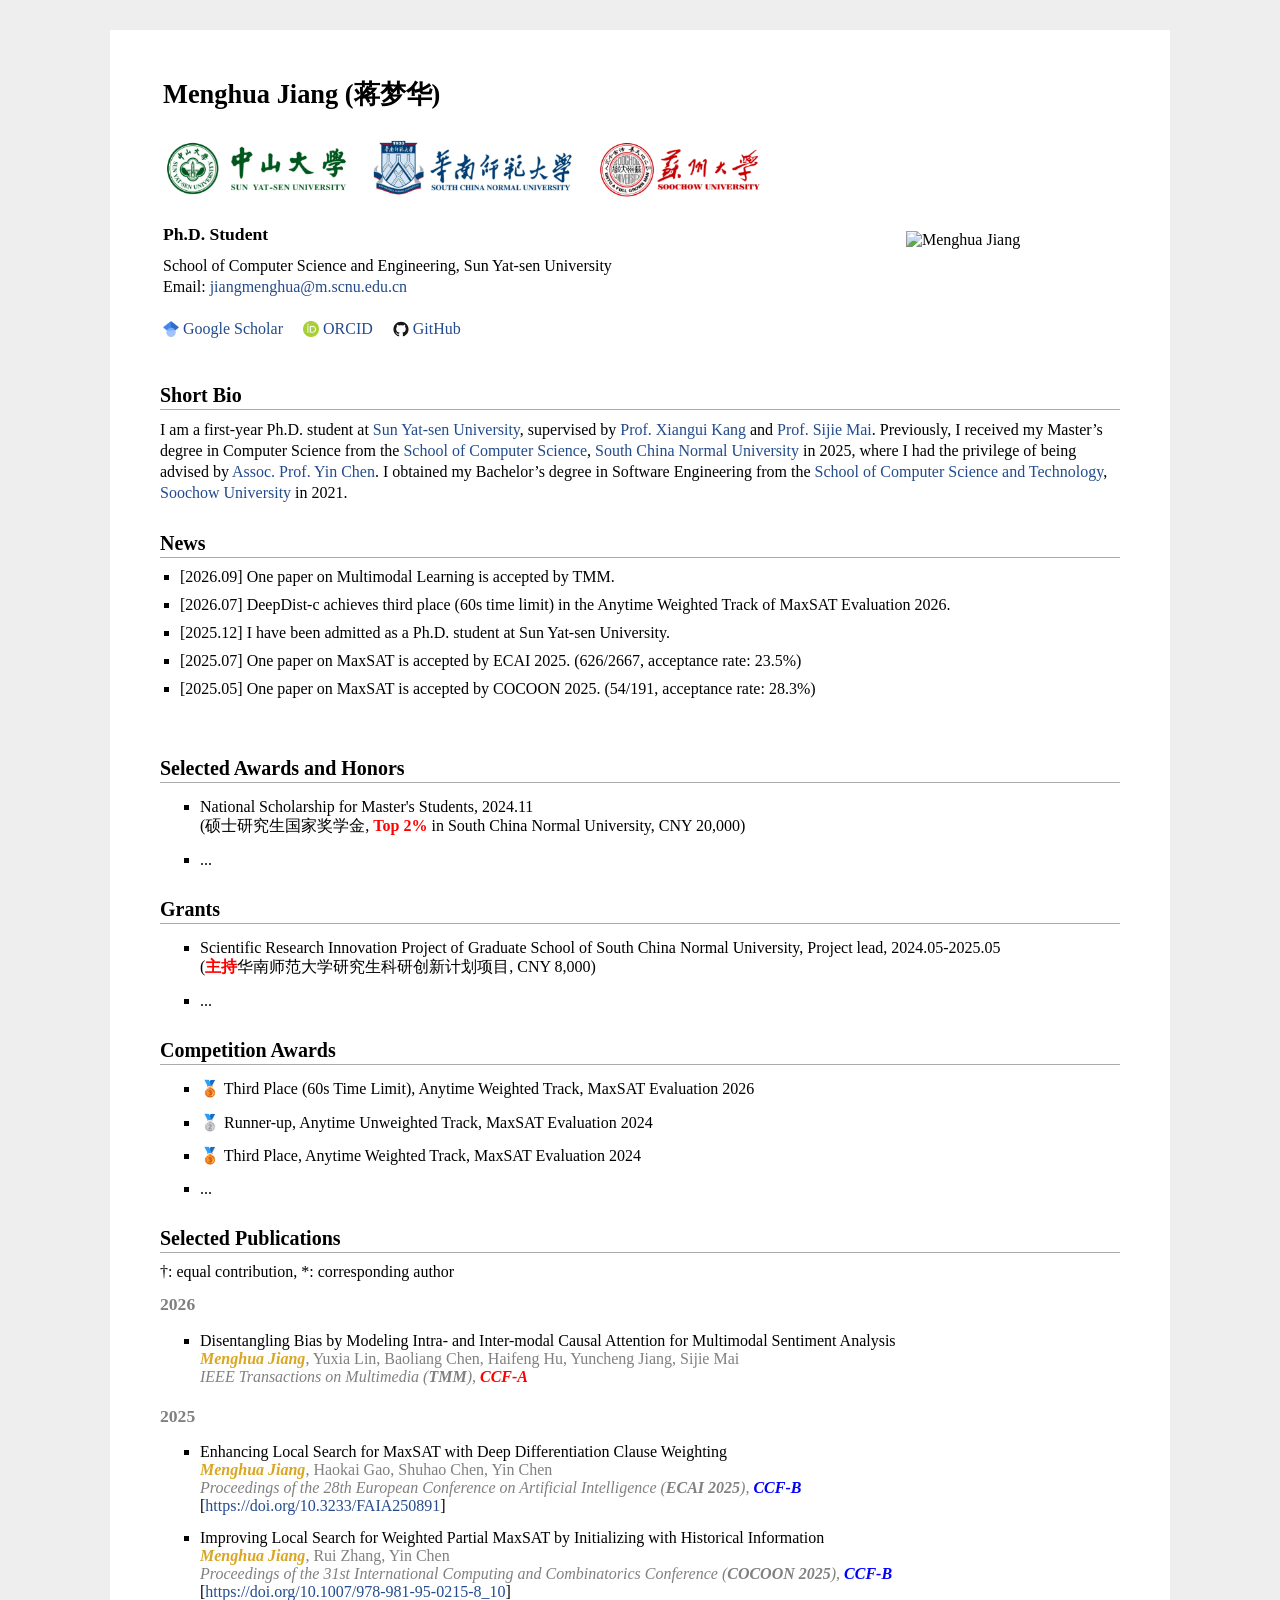
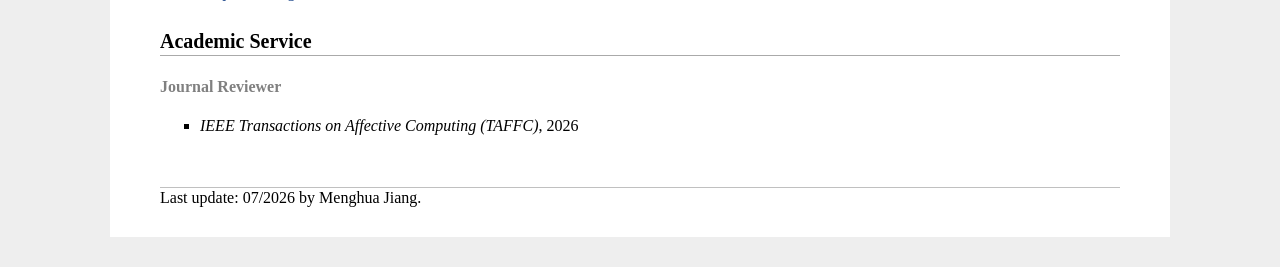
==== index.html @ f7a0ddb1 "Update index.html" ====
<!DOCTYPE html>
<html lang="zh">

<head>
    <!-- =====================================================
         页面基础信息
         功能：设置字符编码、页面描述、响应式视口和网页标题
         ===================================================== -->
    <meta http-equiv="Content-Type" content="text/html; charset=utf-8">
    <meta name="description" content="Menghua Jiang's homepage">
    <meta name="viewport" content="width=device-width, initial-scale=1.0">
    <title>Menghua Jiang (蒋梦华)</title>

    <!-- =====================================================
         网站图标
         功能：设置浏览器标签页 favicon
         ===================================================== -->
    <link rel="icon" type="image/x-icon" href="image/favicon.ico">

    <!-- =====================================================
         本地样式文件
         功能：加载 jemdoc.css 页面样式
         ===================================================== -->
    <link rel="stylesheet" href="jemdoc.css" type="text/css">

    <!-- =====================================================
         外部链接预加载
         功能：保留 Google Scholar 和 GitHub 相关链接
         ===================================================== -->
    <link rel="noopener noreferrer" href="https://scholar.google.com/citations?user=6rn8tzsAAAAJ&hl=zh-CN" target="_blank">
    <link rel="noopener noreferrer" href="https://github.com/jmhmaxsat" target="_blank">

    <!-- =====================================================
         图标字体库
         功能：加载 Font Awesome 和 Academicons 图标库
         ===================================================== -->
    <link rel="stylesheet" href="https://cdnjs.cloudflare.com/ajax/libs/font-awesome/6.4.2/css/all.min.css">
    <link rel="stylesheet" href="https://cdn.jsdelivr.net/gh/jpswalsh/academicons@1/css/academicons.min.css">

    <!-- =====================================================
         页面内嵌样式
         功能：设置论文链接图标和不同链接颜色
         ===================================================== -->
    <style>
        .pub-links i {
            font-size: 0.95em;
            /* vertical-align: middle; */
            margin-right: 2px;
        }

        .arxiv-red {
            color: #B31B1B !important;
        }

        .github-black {
            color: #24292e !important;
        }

        .pub-blue {
            color: #005596 !important;
        }
    </style>
    
     <!-- =====================================================
             功能：加载字体
             ===================================================== -->
    <link rel="preconnect" href="https://fonts.googleapis.com">
    <link rel="preconnect" href="https://fonts.gstatic.com" crossorigin>
    
    <link href="https://fonts.googleapis.com/css2?family=Crimson+Text:wght@400;600;700&display=swap" rel="stylesheet">
</head>


<body>
    <!-- =====================================================
         页面主内容容器
         功能：保留 jemdoc 页面布局内容容器
         ===================================================== -->
    <div id="layout-content" style="margin-top:25px"></div>


    <!-- =====================================================
         个人主页顶部信息区
         功能：展示姓名、学校 logo、身份、单位、邮箱、学术主页和个人照片
         ===================================================== -->
    <table>
        <tbody>
            <tr>
                <!-- 左侧：个人文字信息 -->
                <td width="670">
                    <div id="toptitle">
                        <h1>Menghua Jiang (蒋梦华)</h1>
                    </div>

                    <!-- 学校 logo -->
                    <img style="max-width: 90%;" alt="school_logo" src="image/school_logo.png" class="hoverZoomLink">

                    <!-- 个人身份与联系方式 -->
                    <h3>Ph.D. Student</h3>
                    <p>
                        School of Computer Science and Engineering, Sun Yat-sen University<br>
                        Email:
                        <a href="mailto:jiangmenghua@m.scnu.edu.cn">jiangmenghua@m.scnu.edu.cn</a><br><br>
                        <a href="https://scholar.google.com/citations?user=6rn8tzsAAAAJ&hl=zh-CN" target="_blank"> 
                            <img src="image/google_scholar.png" width="16" height="16" style="vertical-align: middle; margin-top: -3px;"> 
                            Google Scholar 
                        </a>
                        &nbsp;&nbsp;&nbsp;
                        <a href="https://orcid.org/0009-0005-0935-9727" target="_blank">
                            <img src="image/ORCID.png" width="16" height="16" style="vertical-align: middle; margin-top: -3px;">
                            ORCID
                        </a>
                        &nbsp;&nbsp;&nbsp;
                        <a href="https://github.com/jmhmaxsat" target="_blank">
                            <img src="image/github.svg" width="16" height="16" style="vertical-align: middle; margin-top: -3px;">
                            GitHub
                        </a>

                        <!-- <a href="https://scholar.google.com/citations?user=6rn8tzsAAAAJ&hl=zh-CN" target="_blank">[Google Scholar]</a>
                        <a href="https://github.com/jmhmaxsat">[Github]</a> -->
                    </p>
                </td>

                <!-- 右侧：个人照片 -->
                <td style="vertical-align: middle; padding-left: 70px; padding-top: 60px;">
                    <img src="image/jmh.jpg" alt="Menghua Jiang" border="0" width="150">
                </td>
            </tr>
        </tbody>
    </table>


    <!-- =====================================================
         旧版 Header 代码备份
         功能：保留历史版本代码，当前不生效
         ===================================================== -->
    <!--
    <header id="header">
        ...
    </header>
    -->


    <!-- =====================================================
         个人简介模块
         功能：介绍教育经历、导师信息和研究背景
         ===================================================== -->
    <section id="short-bio">
        <h2>Short Bio</h2>
        <p>
            I am a first-year Ph.D. student at
            <a href="https://www.sysu.edu.cn/" target="_blank">Sun Yat-sen University</a>,
            supervised by
            <a href="https://scholar.google.com/citations?hl=zh-CN&user=M2_BYXgAAAAJ&view_op=list_works" target="_blank">Prof. Xiangui Kang</a>
            and
            <a href="https://scholar.google.com/citations?user=pLHqgLIAAAAJ&hl=zh-CN&oi=ao" target="_blank">Prof. Sijie Mai</a>.
            Previously, I received my Master’s degree in Computer Science from the
            <a href="http://cs.scnu.edu.cn/" target="_blank">School of Computer Science</a>,
            <a href="https://www.scnu.edu.cn/" target="_blank">South China Normal University</a>
            in 2025, where I had the privilege of being advised by
            <a href="https://www.scholat.com/ychen" target="_blank">Assoc. Prof. Yin Chen</a>.
            I obtained my Bachelor’s degree in Software Engineering from the
            <a href="https://scst.suda.edu.cn/" target="_blank">School of Computer Science and Technology</a>,
            <a href="https://www.suda.edu.cn/" target="_blank">Soochow University</a>
            in 2021.
        </p>
    </section>


    <!-- =====================================================
         新闻动态模块
         功能：展示近期论文录用、入学等最新动态
         ===================================================== -->
    <section id="news">
        <h2>News</h2>
        <div class="news-container">
            <div class="news-year-group">
                <ul class="news-list">
                    <li>[2026.09] One paper on Multimodal Learning is accepted by TMM.</li>
                    <li>[2026.07] DeepDist-c achieves third place (60s time limit) in the Anytime Weighted Track of MaxSAT Evaluation 2026.</li>
                    <!-- <li class="news-separator"><span>2025</span></li> -->
                    <li>[2025.12] I have been admitted as a Ph.D. student at Sun Yat-sen University.</li>
                    <li>[2025.07] One paper on MaxSAT is accepted by ECAI 2025. (626/2667, acceptance rate: 23.5%)</li>
                    <li>[2025.05] One paper on MaxSAT is accepted by COCOON 2025. (54/191, acceptance rate: 28.3%)</li>              
            </div>       
        </div>
    </section>

    
    
    <!-- =====================================================
         荣誉奖励模块
         功能：展示奖学金、科研项目等代表性荣誉
         ===================================================== -->
    <section id="honors">
        <h2>Selected Awards and Honors</h2>
        <ul>
            <li>
                National Scholarship for Master's Students, 2024.11<br>
                (硕士研究生国家奖学金, <b><font color="red">Top 2%</font></b> in South China Normal University, CNY 20,000)
            </li>
            <li>...</li>
        </ul>
    </section>

    
    <!-- =====================================================
     项目模块
     ===================================================== -->
    <section id="grants">
        <h2>Grants</h2>
        <ul>
            <li>
                Scientific Research Innovation Project of Graduate School of South China Normal University, Project lead, 2024.05-2025.05<br>
                (<b><font color="red">主持</font></b>华南师范大学研究生科研创新计划项目, CNY 8,000)
            </li>

            <li>...</li>
        </ul>
    </section>
    

    <!-- =====================================================
         竞赛获奖模块
         功能：展示 MaxSAT Evaluation 等竞赛成绩
         ===================================================== -->
    <section id="competitions">
        <h2>Competition Awards </h2>
        <ul>
            <li>🥉 Third Place (60s Time Limit), Anytime Weighted Track, MaxSAT Evaluation 2026</li>
            <li>🥈 Runner-up, Anytime Unweighted Track, MaxSAT Evaluation 2024</li>
            <li>🥉 Third Place, Anytime Weighted Track, MaxSAT Evaluation 2024</li>
            <li>...</li>
        </ul>
    </section>


    <!-- =====================================================
         教育经历模块备份
         功能：保留 Education 代码，当前注释不显示
         ===================================================== -->
    <!--
    <section id="education">
        ...
    </section>
    -->


    <!-- =====================================================
         论文发表模块
         功能：从 publications.html 动态加载论文列表内容
         ===================================================== -->
    <div id="publications-container"></div>

    <script>
        fetch('publications.html')
            .then(response => response.text())
            .then(html => {
                document.getElementById('publications-container').innerHTML = html;
            });
    </script>


    <!-- =====================================================
         学术服务模块
         功能：展示期刊审稿经历
         ===================================================== -->
    <section id="academic-service">
        <h2>Academic Service</h2>

        <h4 style="color: gray;">Journal Reviewer</h3>
        <ul>
            <li><i>IEEE Transactions on Affective Computing (TAFFC)</i>, 2026</li>
        </ul>
    </section>    



    <!-- =====================================================
         页脚模块
         功能：显示页面底部区域和最后更新时间
         ===================================================== -->
    <div id="footer">
        <div id="footer-text"></div>
    </div>

    Last update: 07/2026 by Menghua Jiang.
</body>

</html>
---- jemdoc.css ----
/* =========================================================
   Default CSS file for jemdoc
   功能：页面整体布局、菜单、正文、标题、列表、代码块、打印等样式
   ========================================================= */


/* =========================================================
   基础表格布局
   功能：jemdoc 主布局表格
   ========================================================= */

table#tlayout {
    border: none;
    border-collapse: separate;
    background: white;
}

/* 新闻列表和滚动区域 */

.news-container {
    height: 10em;
    overflow-y: scroll;
    padding-right: 10px;

    /* Firefox：浅色滚动条 */
    scrollbar-width: thin;
    scrollbar-color: #cccccc #f3f3f3;
}

/* Chrome、Edge、Safari：浅色滚动条 */
.news-container::-webkit-scrollbar {
    width: 6px;
}

.news-container::-webkit-scrollbar-track {
    background: #f3f3f3;
    border-radius: 4px;
}

.news-container::-webkit-scrollbar-thumb {
    background: #cccccc;
    border-radius: 4px;
}

.news-container::-webkit-scrollbar-thumb:hover {
    background: #aaaaaa;
}

.news-list {
    margin: 0;
    padding-left: 20px;
}

.news-list li {
    margin: 0 0 10px;
}

/* 手动年份和两侧虚线 */
.news-list .news-separator {
    list-style: none;
    display: flex;
    align-items: center;
    gap: 10px;
    margin: 10px 0 10px -16px;
    padding: 0;
    color: #888888;
}

.news-list .news-separator::before,
.news-list .news-separator::after {
    content: "";
    width: 40%;
    border-top: 1px dashed #cccccc;
}


/* =========================================================
   新闻容器与滚动条样式
   功能：自定义 news-container 的滚动条显示效果
   ========================================================= */

/* .news-container {
    /* Firefox 自定义滚动条 */
    scrollbar-width: thin;
    scrollbar-color: #2c3e50 #e9ecef;
} */

/* Webkit 浏览器滚动条 */
/* .news-container::-webkit-scrollbar {
    width: 8px;
} */

/* .news-container::-webkit-scrollbar-track {
    background: #e9ecef;
    border-radius: 4px;
} */

/* .news-container::-webkit-scrollbar-thumb {
    background: #2c3e50;
    border-radius: 4px;
} */

/* .news-container::-webkit-scrollbar-thumb:hover {
    background: #1a252f;
} */


/* =========================================================
   新闻列表样式
   功能：控制新闻列表缩进和列表项间距
   ========================================================= */

/* .news-list {
    padding-left: 20px;
}

.news-list li {
    margin-bottom: 10px;
} */


/* =========================================================
   论文标题与作者样式
   功能：设置论文标题字体、作者颜色，以及本人作者高亮
   ========================================================= */

.paper-title {
    font-family: "Comic Sans MS", "Comic Sans", cursive;
    font-size: 1.05rem;
    font-style: italic;
    /* color: #2366CA;  */
    /* text-decoration: underline; */
    /* text-underline-offset: 2px; */
   /* font-family: 'Crimson Text', Georgia, 'Times New Roman', serif;
   font-weight: 500; 
   font-size: 1.2rem;
   color: #1b7f5a; */
}

.authors {
    color: gray;
}

.authors .me {
    color: goldenrod;
    font-weight: bold;
    font-style: italic;
}

.pub-venue {
    color: gray;
    font-style: italic;
}

.pub-links {
    margin-top: 0.2em;
}

.pub-links a {
    color: gray;
    text-decoration: none;
    margin-right: 12px;
    font-size: 0.95em;
}

.pub-links a:hover {
    color: #000;
}


/* =========================================================
   页面整体基础样式
   功能：设置网页背景、正文宽度、字体、边距和留白
   ========================================================= */

html {
    background-color: #eeeeee;
}

body {
    font-family: Georgia, serif;
    /* font-family: 'Crimson Text', Georgia, serif;
    font-size: 16px; */
    color: #000;
    background-color: #ffffff;
    text-align: left;
    margin-top: 30px;
    margin-bottom: 30px;
    margin-left: auto;
    margin-right: auto;
    padding-left: 50px;
    padding-right: 50px;
    padding-top: 10px;
    padding-bottom: 30px;
    max-width: 960px;
}


/* =========================================================
   左侧菜单与正文布局
   功能：控制 jemdoc 左侧菜单、正文区域、菜单链接样式
   ========================================================= */

#layout-menu {
    background: #f6f6f6;
    border: 1px solid #dddddd;
    padding-top: 0.5em;
    padding-left: 8px;
    padding-right: 8px;
    font-size: 1.0em;
    width: auto;
    white-space: nowrap;
    text-align: left;
    vertical-align: top;
}

#layout-menu td {
    background: #f4f4f4;
    vertical-align: top;
}

#layout-content {
    padding-top: 0.0em;
    padding-left: 1.0em;
    padding-right: 1.0em;
    border: none;
    background: white;
    text-align: left;
    vertical-align: top;
}

#layout-menu a {
    line-height: 1.5em;
    margin-left: 0.5em;
}

#layout-menu a.current:link,
#layout-menu a.current:visited {
    color: #022b6d;
    border-bottom: 1px gray solid;
}

#layout-menu a:link,
#layout-menu a:visited,
#layout-menu a:hover {
    color: #527bbd;
    text-decoration: none;
}

#layout-menu a:hover {
    text-decoration: none;
}


/* =========================================================
   链接与行内代码样式
   功能：统一链接颜色、hover 效果、tt 和 pre 字体
   ========================================================= */

tt {
    background: #ffffdd;
}

pre,
tt {
    font-size: 90%;
    font-family: monaco, monospace;
}

a,
a > tt {
    color: #224b8d;
    /* color: #FFAECC; */
    text-decoration: none;
}

a:hover {
    border-bottom: 1px gray dotted;
}


/* =========================================================
   菜单分类与菜单项
   功能：控制菜单分类标题和菜单项缩进
   ========================================================= */

div.menu-category {
    border-bottom: 1px solid gray;
    margin-top: 0.8em;
    padding-top: 0.2em;
    padding-bottom: 0.1em;
    font-weight: bold;
}

div.menu-item {
    padding-left: 16px;
    text-indent: -16px;
}


/* =========================================================
   页面顶部标题区域
   功能：控制页面主标题、副标题和标题后的间距
   ========================================================= */

div#toptitle {
    padding-bottom: 0.2em;
    margin-bottom: 1.5em;
}

div#toptitle + h2,
div#toptitle + h3 {
    margin-top: 0em;
}

div#subtitle {
    margin-top: 0.0em;
    margin-bottom: 0.0em;
    padding-top: 0em;
    padding-bottom: 0.1em;
}

div#toptitle h1,
#layout-content div#toptitle h1 {
    margin-bottom: 0.0em;
    padding-bottom: 0.1em;
    padding-top: 0;
    margin-top: 0.5em;
    border-bottom: none;
}


/* =========================================================
   文本强调样式
   功能：控制 em 和 strong 的显示效果
   ========================================================= */

em {
    font-style: italic;
}

strong {
    font-weight: bold;
}


/* =========================================================
   标题样式
   功能：统一 h1、h2、h3 的字体大小、边距和下划线
   ========================================================= */

h1,
h2,
h3 {
    color: #000000;
    /* color: #4f8a5b; */
    /* color: #2e8b57; */
    margin-top: 0.7em;
    margin-bottom: 0.5em;
    padding-bottom: 0.2em;
    line-height: 1.0;
    padding-top: 0.5em;
    border-bottom: 1px solid #aaaaaa;
}

h1 {
    font-size: 165%;
    padding-bottom: 0.3em;
}

h2 {
    padding-top: 0.8em;
    font-size: 125%;
}

h2 + h3 {
    padding-top: 0.2em;
}

h3 {
    font-size: 110%;
    border-bottom: none;
}

h4 {
    font-size: 100%;
    border-bottom: none;
}

#layout-content h1:first-child,
#layout-content h2:first-child,
#layout-content h3:first-child {
    margin-top: -0.7em;
}


/* =========================================================
   段落与预格式文本
   功能：控制普通段落、pre 文本的间距和行高
   ========================================================= */

p {
    margin-top: 0.0em;
    margin-bottom: 0.8em;
    padding: 0;
    line-height: 1.3;
}

pre {
    padding: 0;
    margin: 0;
}


/* =========================================================
   页脚样式
   功能：控制 footer 的边框、颜色、间距和链接颜色
   ========================================================= */

div#footer {
    font-size: small;
    border-top: 1px solid #c0c0c0;
    padding-top: 0.1em;
    margin-top: 4.0em;
    color: #c0c0c0;
}

div#footer a {
    color: #80a0b0;
}

div#footer-text {
    float: left;
    padding-bottom: 8px;
}


/* =========================================================
   列表样式
   功能：控制 ul、ol、dl、li、dt、dd 的间距和列表符号
   ========================================================= */

ul,
ol,
dl {
    margin-top: 0.2em;
    padding-top: 0;
    margin-bottom: 0.8em;
}

ul {
    list-style-position: outside;
    list-style-type: square;
}

ol {
    list-style-position: outside;
    list-style-type: decimal;
}

ol ol {
    list-style-type: lower-alpha;
}

ol ol ol {
    list-style-type: lower-roman;
}

li {
    margin-top: 0.9em;
}

p + ul,
p + ol {
    margin-top: -0.5em;
}

li p,
dd p {
    margin-bottom: 0.3em;
}

dt {
    margin-top: 0.5em;
    margin-bottom: 0;
}

dl {
    margin-left: 20px;
}

dd {
    color: #222222;
}

dd > *:first-child {
    margin-top: 0;
}


/* =========================================================
   代码块与信息块样式
   功能：控制 codeblock、infoblock 的外边距、标题和内容区域
   ========================================================= */

p + div.codeblock {
    margin-top: -0.6em;
}

div.codeblock,
div.infoblock {
    margin-right: 0%;
    margin-top: 1.2em;
    margin-bottom: 1.3em;
}

div.blocktitle {
    font-weight: bold;
    color: #cd7b62;
    margin-top: 1.2em;
    margin-bottom: 0.1em;
}

div.blockcontent {
    border: 1px solid silver;
    padding: 0.3em 0.5em;
}

div.infoblock > div.blockcontent {
    background: #ffffee;
}

div.codeblock > div.blockcontent {
    background: #f6f6f6;
}

div.blockcontent p + ul,
div.blockcontent p + ol {
    margin-top: 0.4em;
}

div.infoblock p {
    margin-bottom: 0em;
}

div.infoblock li p,
div.infoblock dd p {
    margin-bottom: 0.5em;
}

div.infoblock p + p {
    margin-top: 0.8em;
}


/* =========================================================
   代码语法高亮样式
   功能：控制命令、语句、内置函数、特殊符号、错误、注释、字符串颜色
   ========================================================= */

span.pycommand {
    color: #000070;
}

span.statement {
    color: #008800;
}

span.builtin {
    color: #000088;
}

span.special {
    color: #990000;
}

span.operator {
    color: #880000;
}

span.error {
    color: #aa0000;
}

span.comment,
span.comment > *,
span.string,
span.string > * {
    color: #606060;
}


/* =========================================================
   打印样式
   功能：打印时隐藏左侧菜单
   ========================================================= */

@media print {
    #layout-menu {
        display: none;
    }
}


/* =========================================================
   全宽标题样式
   功能：控制 fwtitle 区域的标题间距
   ========================================================= */

#fwtitle {
    margin: 2px;
}

#fwtitle #toptitle {
    padding-left: 0.5em;
    margin-bottom: 0.5em;
}


/* =========================================================
   公式图片样式
   功能：控制公式图片的内边距与外边距
   ========================================================= */

img.eq {
    padding: 0;
    padding-left: 0.1em;
    padding-right: 0.1em;
    margin: 0;
}

img.eqwl {
    padding-left: 2em;
    padding-top: 0.6em;
    padding-bottom: 0.2em;
    margin: 0;
}


/* =========================================================
   表格与图片样式
   功能：控制连续表格间距、表格标题行、图片边框、图片表格布局
   ========================================================= */

table + table {
    margin-top: 1em;
}

tr.heading {
    font-weight: bold;
    border-bottom: 2px solid black;
}

img {
    border: none;
}

table.imgtable,
table.imgtable td {
    border: none;
    text-align: left;
}
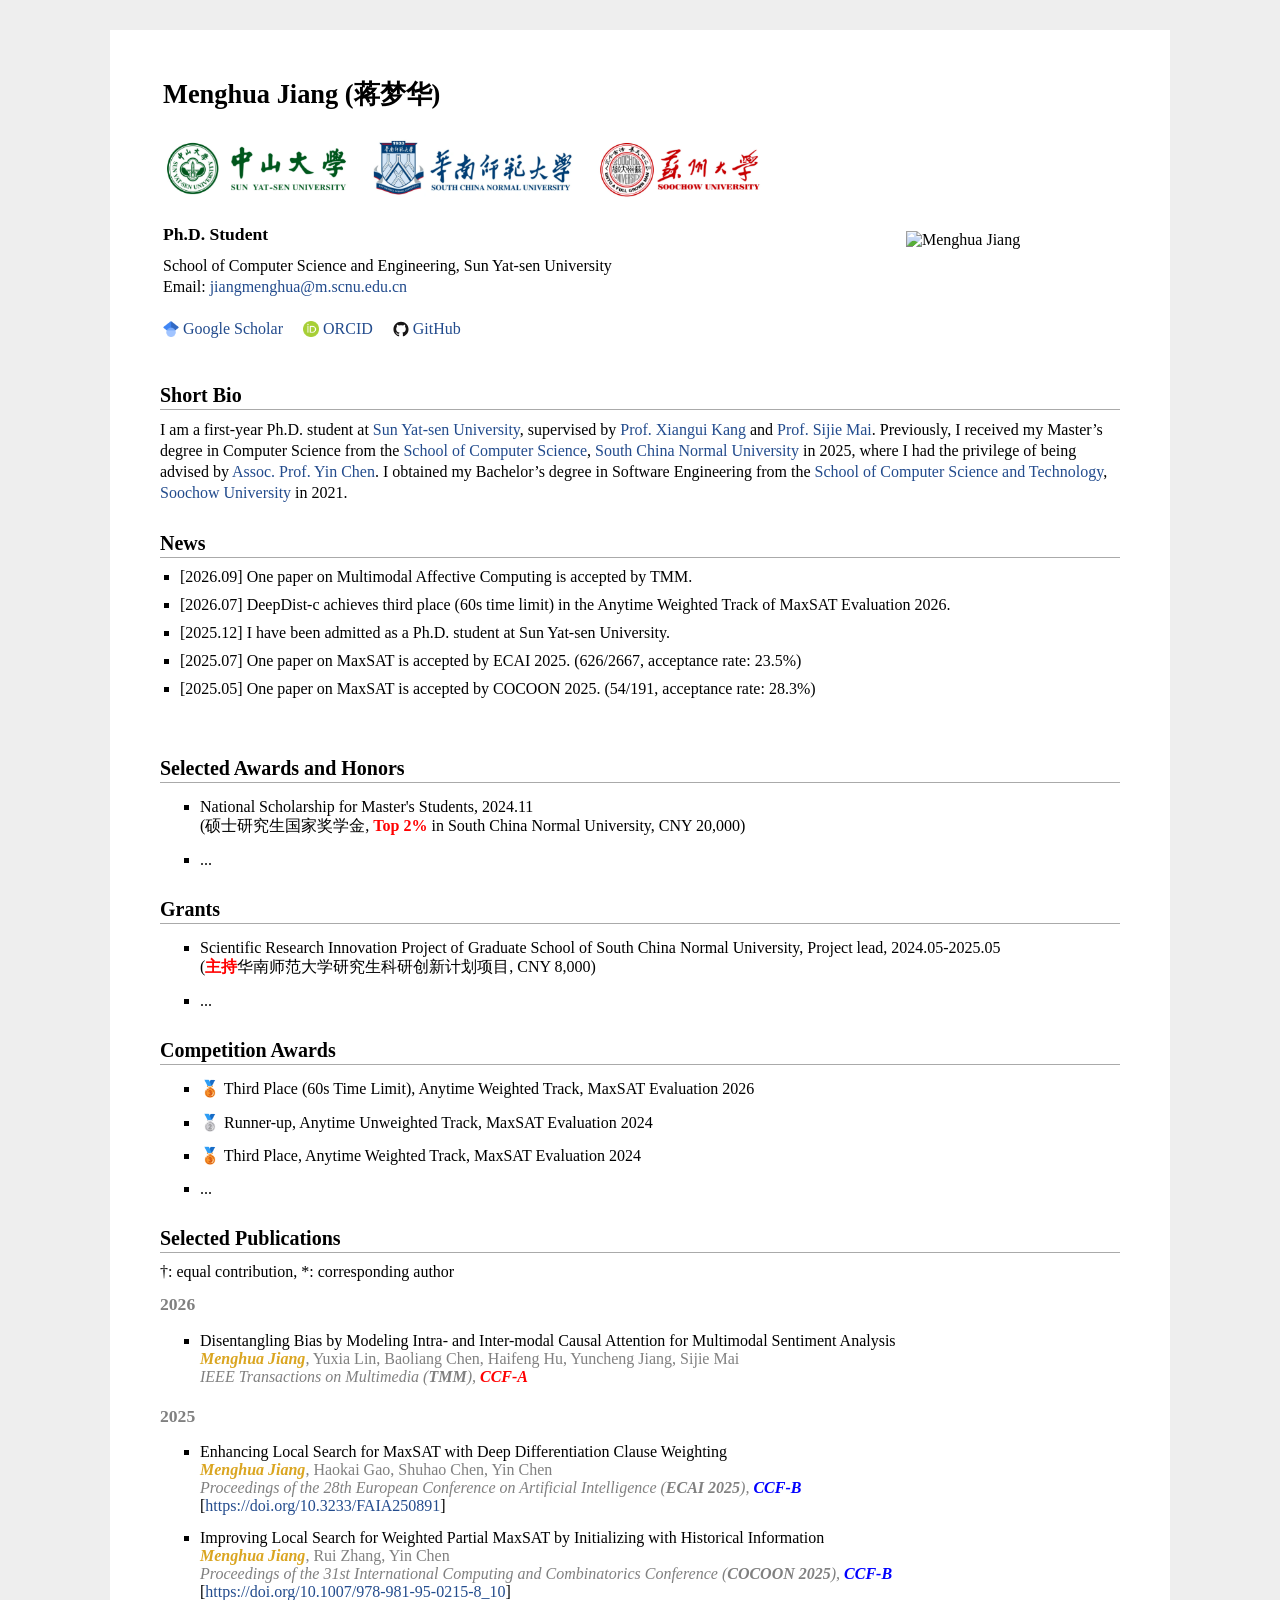
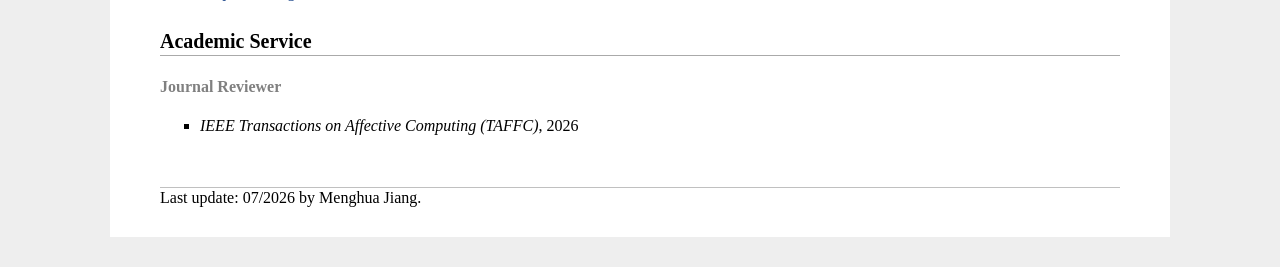
==== commit ca3e72fc: "Update index.html" ====
--- a/index.html
+++ b/index.html
@@ -176,7 +176,7 @@
         <div class="news-container">
             <div class="news-year-group">
                 <ul class="news-list">
-                    <li>[2026.09] One paper on Multimodal Learning is accepted by TMM.</li>
+                    <li>[2026.09] One paper on Multimodal Affective Computing is accepted by TMM.</li>
                     <li>[2026.07] DeepDist-c achieves third place (60s time limit) in the Anytime Weighted Track of MaxSAT Evaluation 2026.</li>
                     <!-- <li class="news-separator"><span>2025</span></li> -->
                     <li>[2025.12] I have been admitted as a Ph.D. student at Sun Yat-sen University.</li>
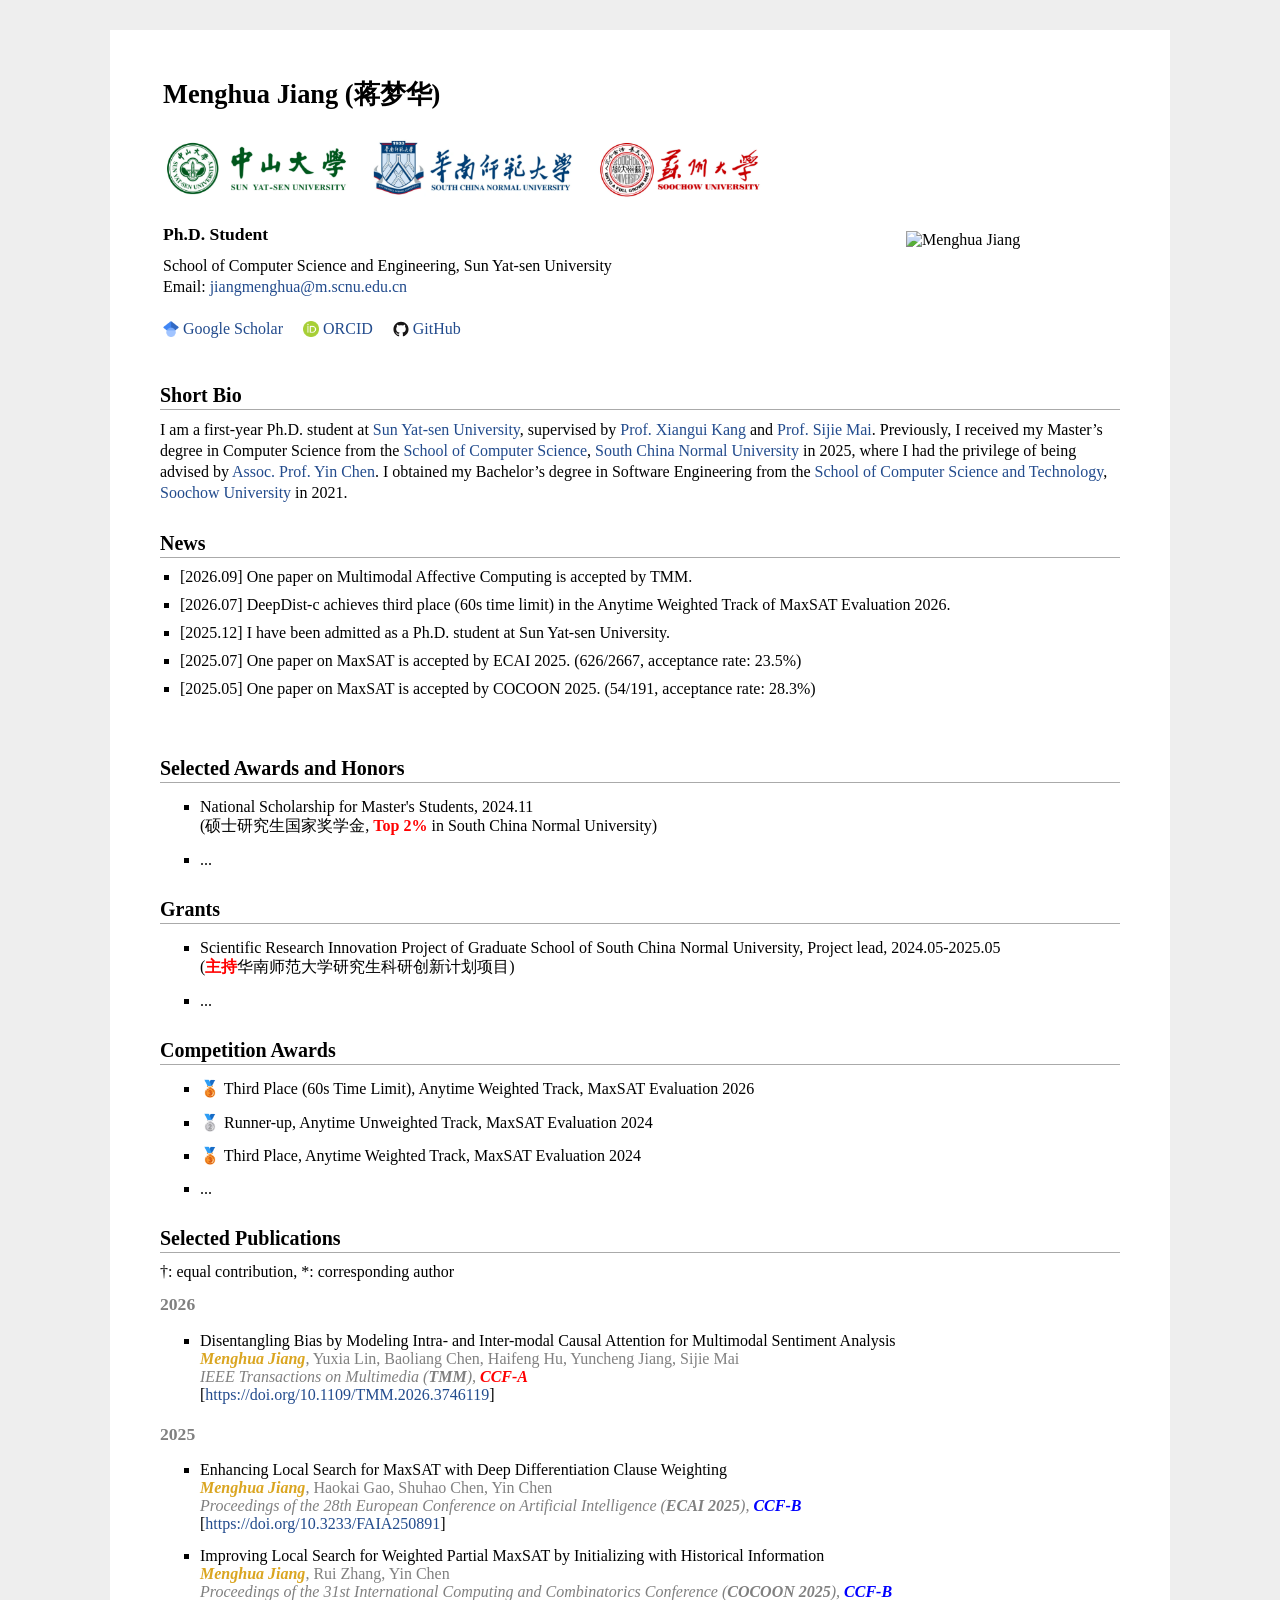
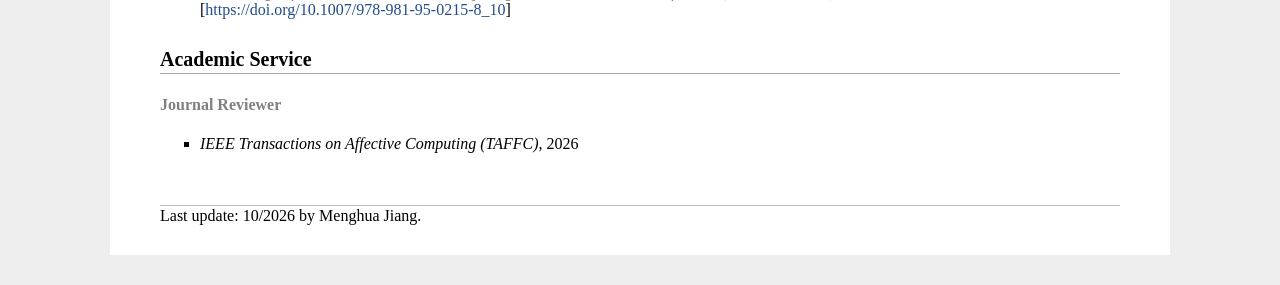
==== commit f3185b9e: "Update index.html" ====
--- a/index.html
+++ b/index.html
@@ -197,7 +197,7 @@
         <ul>
             <li>
                 National Scholarship for Master's Students, 2024.11<br>
-                (硕士研究生国家奖学金, <b><font color="red">Top 2%</font></b> in South China Normal University, CNY 20,000)
+                (硕士研究生国家奖学金, <b><font color="red">Top 2%</font></b> in South China Normal University)
             </li>
             <li>...</li>
         </ul>
@@ -212,7 +212,7 @@
         <ul>
             <li>
                 Scientific Research Innovation Project of Graduate School of South China Normal University, Project lead, 2024.05-2025.05<br>
-                (<b><font color="red">主持</font></b>华南师范大学研究生科研创新计划项目, CNY 8,000)
+                (<b><font color="red">主持</font></b>华南师范大学研究生科研创新计划项目)
             </li>
 
             <li>...</li>
@@ -284,7 +284,7 @@
         <div id="footer-text"></div>
     </div>
 
-    Last update: 07/2026 by Menghua Jiang.
+    Last update: 10/2026 by Menghua Jiang.
 </body>
 
 </html>
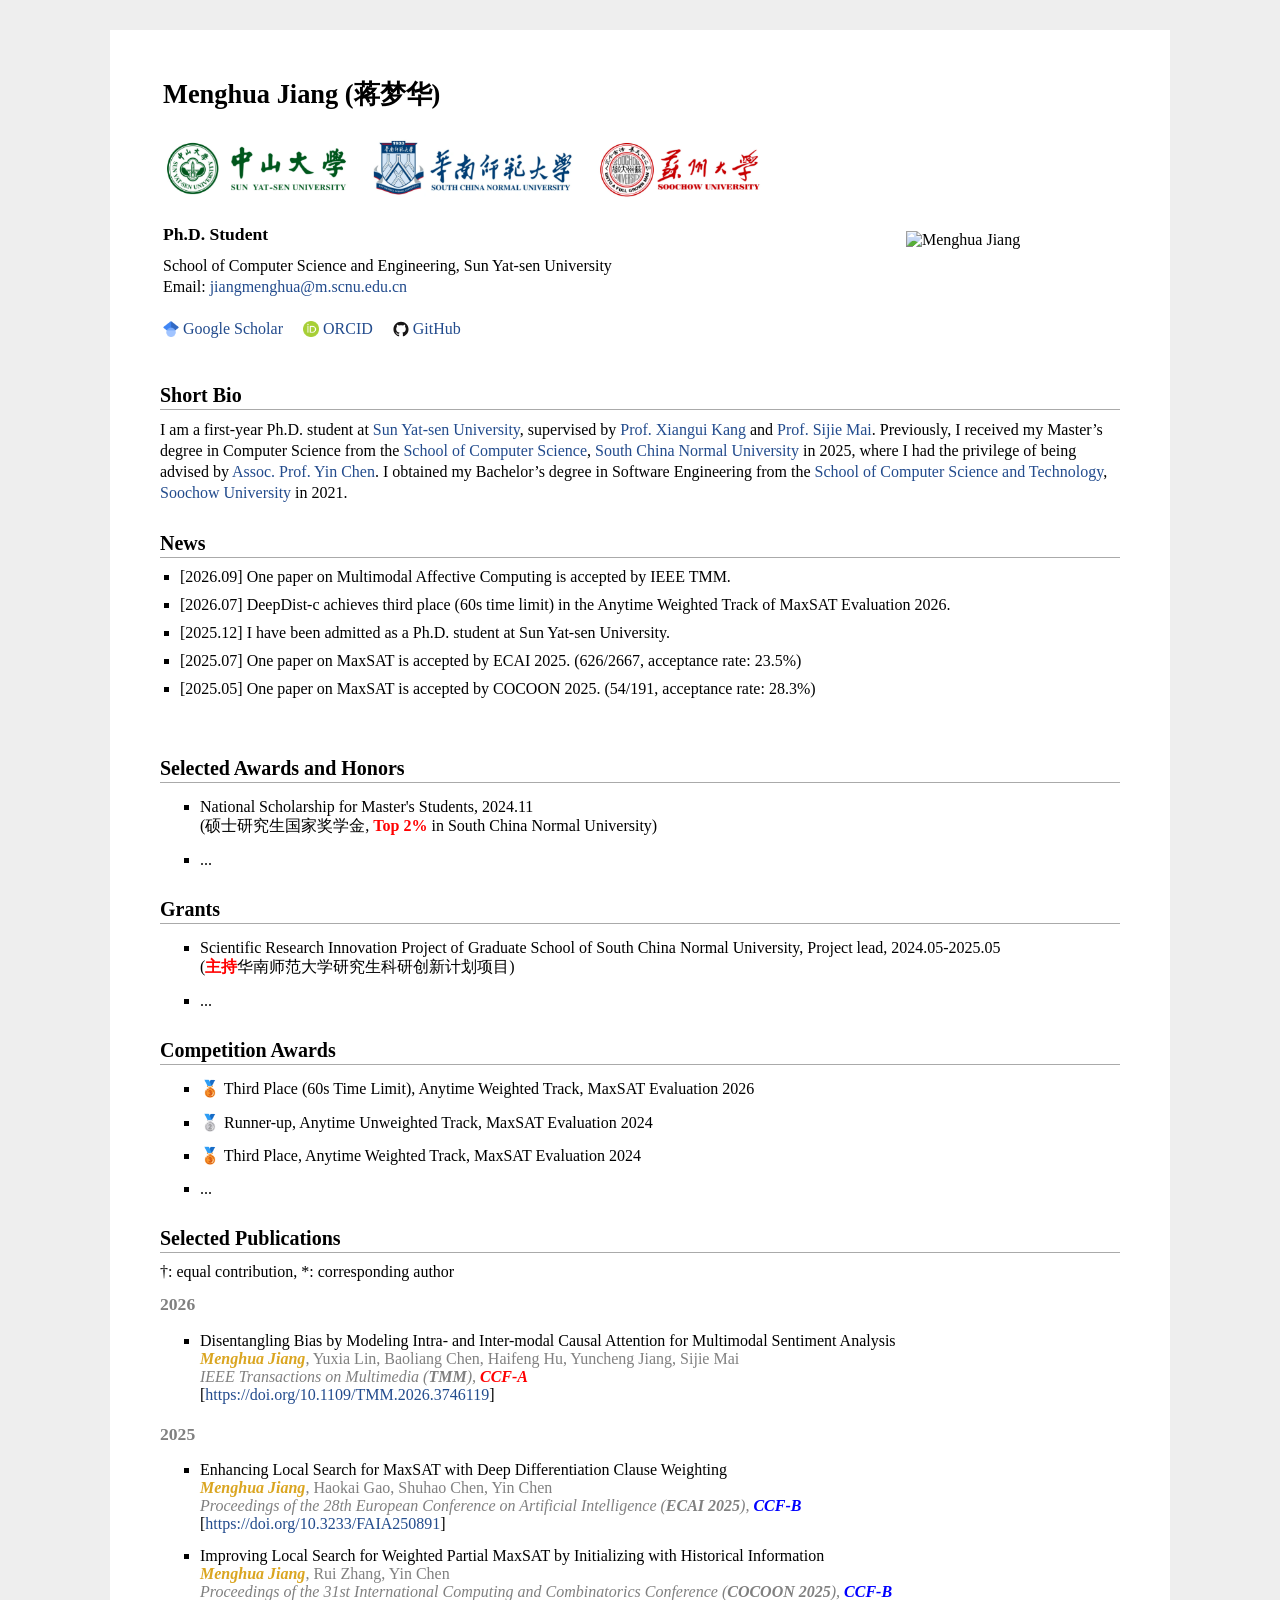
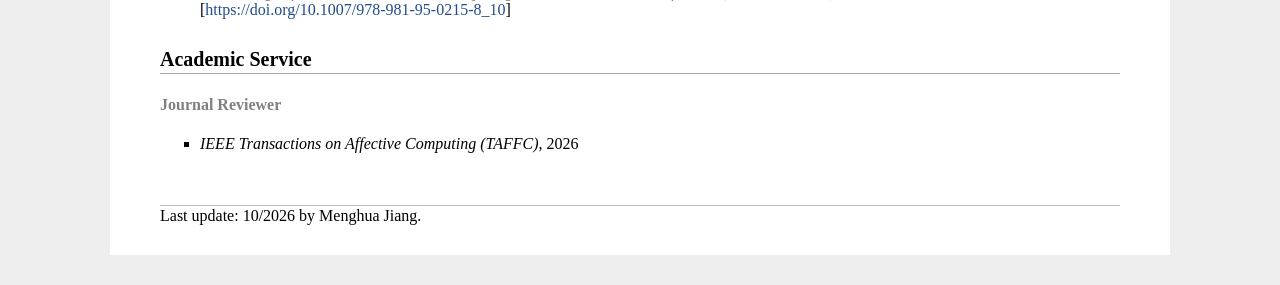
==== commit f5126ecc: "Update index.html" ====
--- a/index.html
+++ b/index.html
@@ -176,7 +176,7 @@
         <div class="news-container">
             <div class="news-year-group">
                 <ul class="news-list">
-                    <li>[2026.09] One paper on Multimodal Affective Computing is accepted by TMM.</li>
+                    <li>[2026.09] One paper on Multimodal Affective Computing is accepted by IEEE TMM.</li>
                     <li>[2026.07] DeepDist-c achieves third place (60s time limit) in the Anytime Weighted Track of MaxSAT Evaluation 2026.</li>
                     <!-- <li class="news-separator"><span>2025</span></li> -->
                     <li>[2025.12] I have been admitted as a Ph.D. student at Sun Yat-sen University.</li>
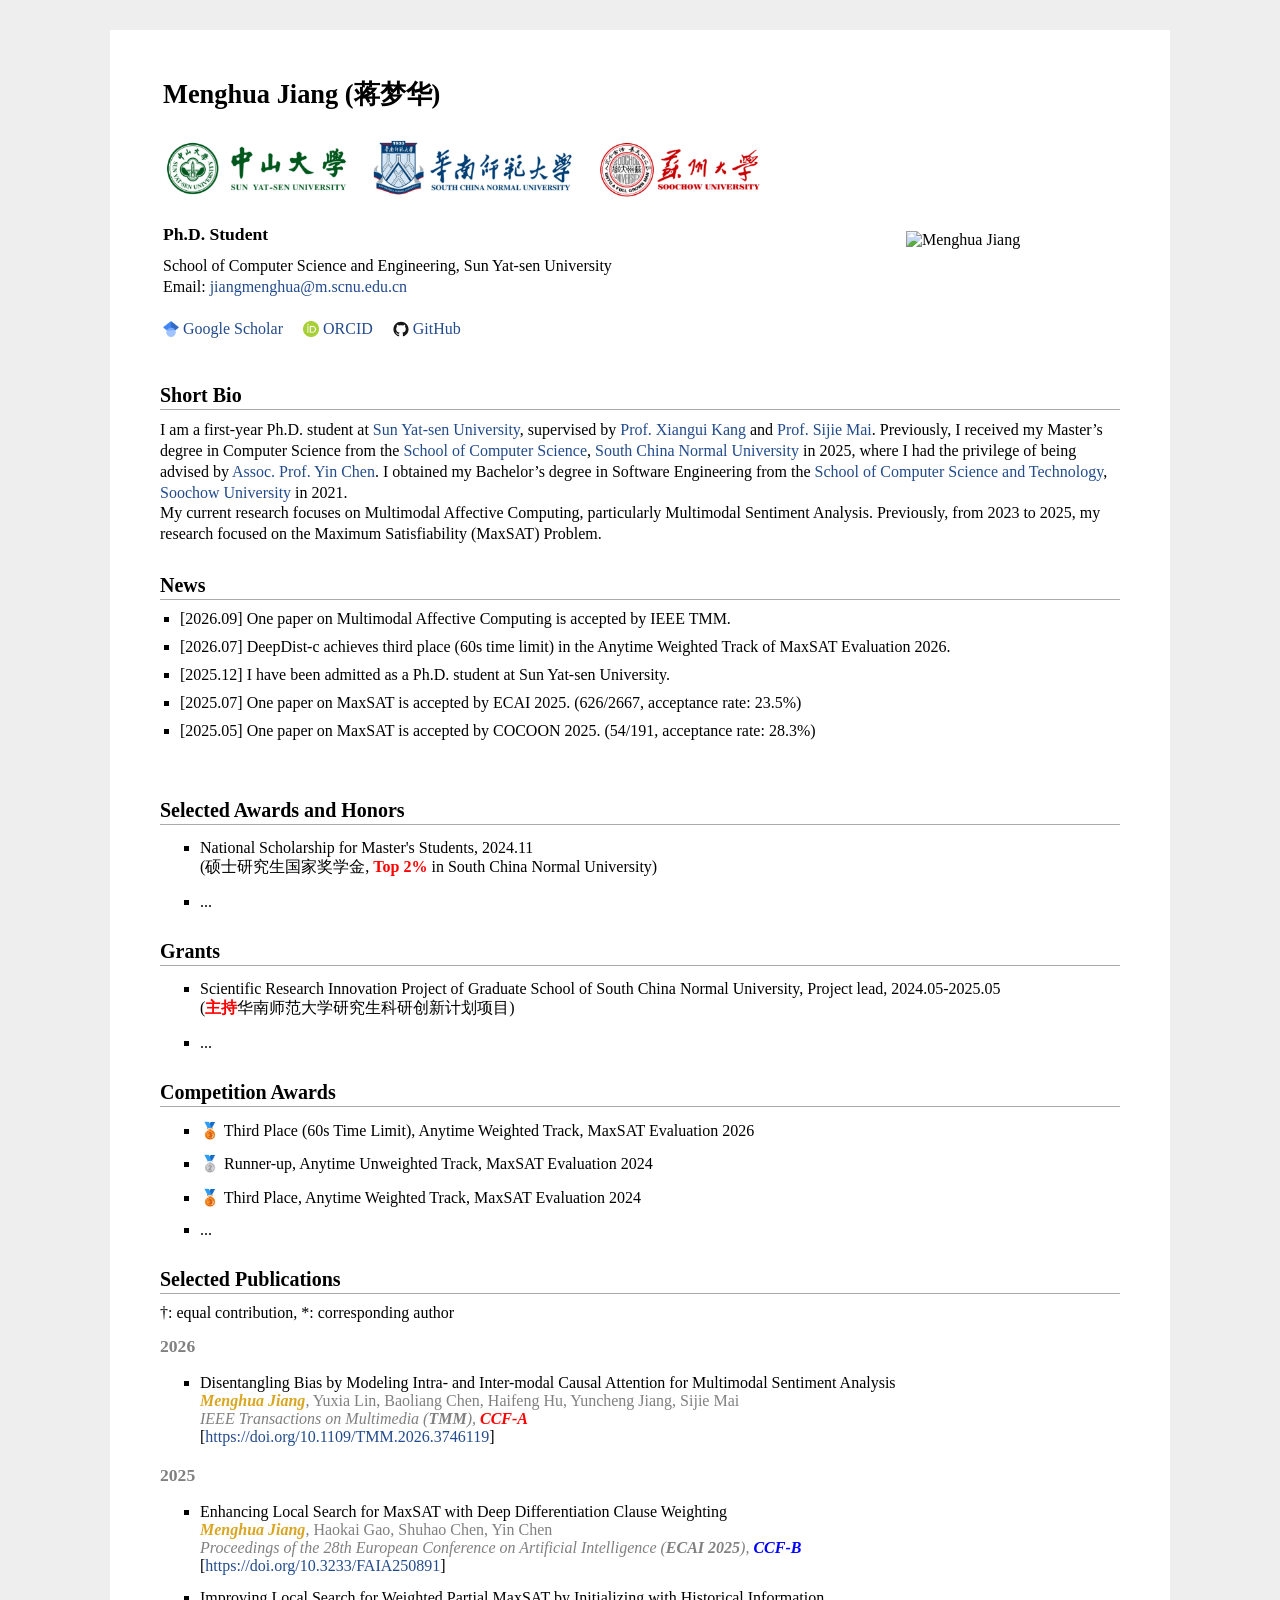
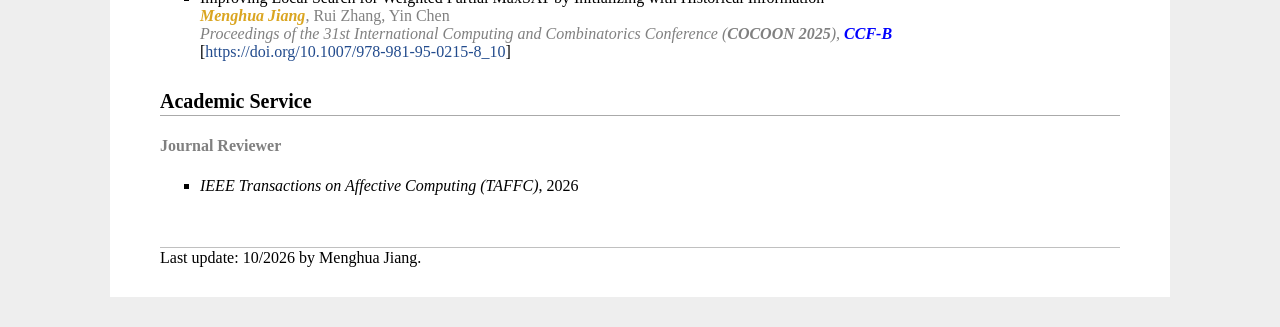
==== commit a6411fc6: "Update index.html" ====
--- a/index.html
+++ b/index.html
@@ -162,7 +162,8 @@
             I obtained my Bachelor’s degree in Software Engineering from the
             <a href="https://scst.suda.edu.cn/" target="_blank">School of Computer Science and Technology</a>,
             <a href="https://www.suda.edu.cn/" target="_blank">Soochow University</a>
-            in 2021.
+            in 2021. <br>
+            My current research focuses on Multimodal Affective Computing, particularly Multimodal Sentiment Analysis. Previously, from 2023 to 2025, my research focused on the Maximum Satisfiability (MaxSAT) Problem.
         </p>
     </section>
 
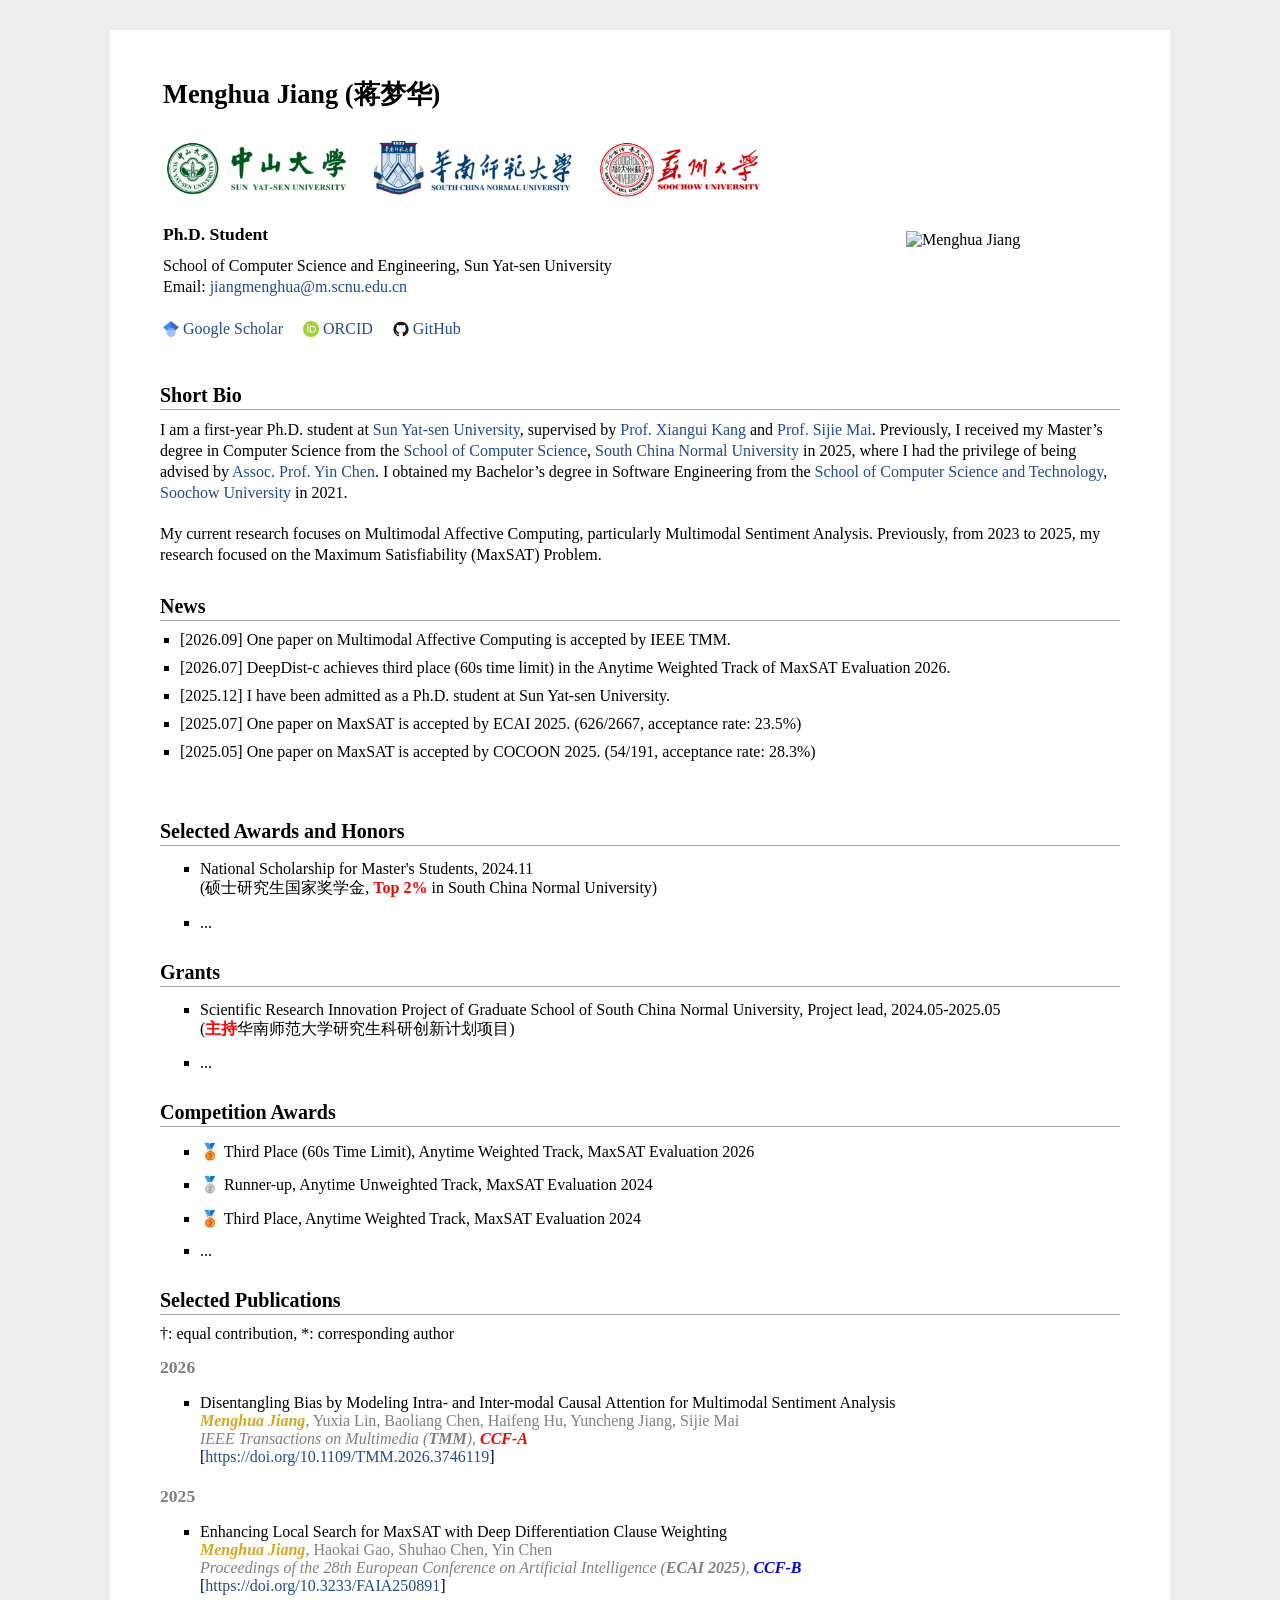
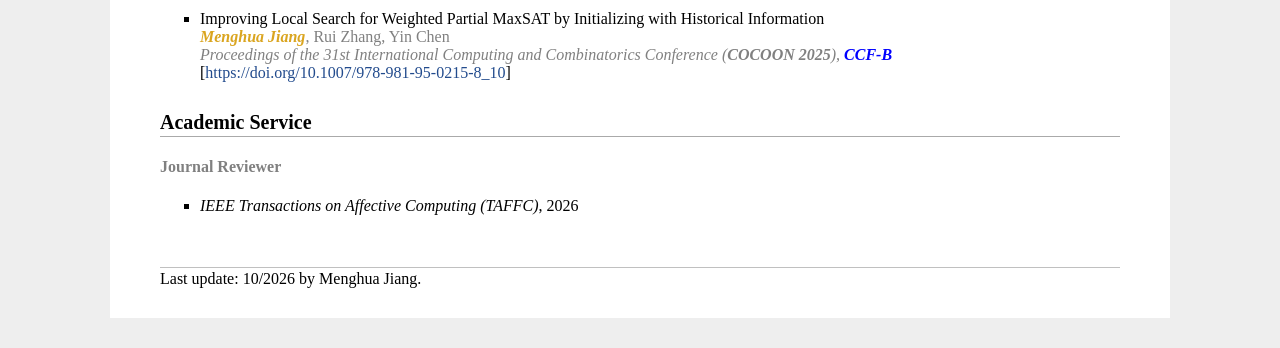
==== commit 9118d937: "Update index.html" ====
--- a/index.html
+++ b/index.html
@@ -162,7 +162,7 @@
             I obtained my Bachelor’s degree in Software Engineering from the
             <a href="https://scst.suda.edu.cn/" target="_blank">School of Computer Science and Technology</a>,
             <a href="https://www.suda.edu.cn/" target="_blank">Soochow University</a>
-            in 2021. <br>
+            in 2021. <br> <br>
             My current research focuses on Multimodal Affective Computing, particularly Multimodal Sentiment Analysis. Previously, from 2023 to 2025, my research focused on the Maximum Satisfiability (MaxSAT) Problem.
         </p>
     </section>
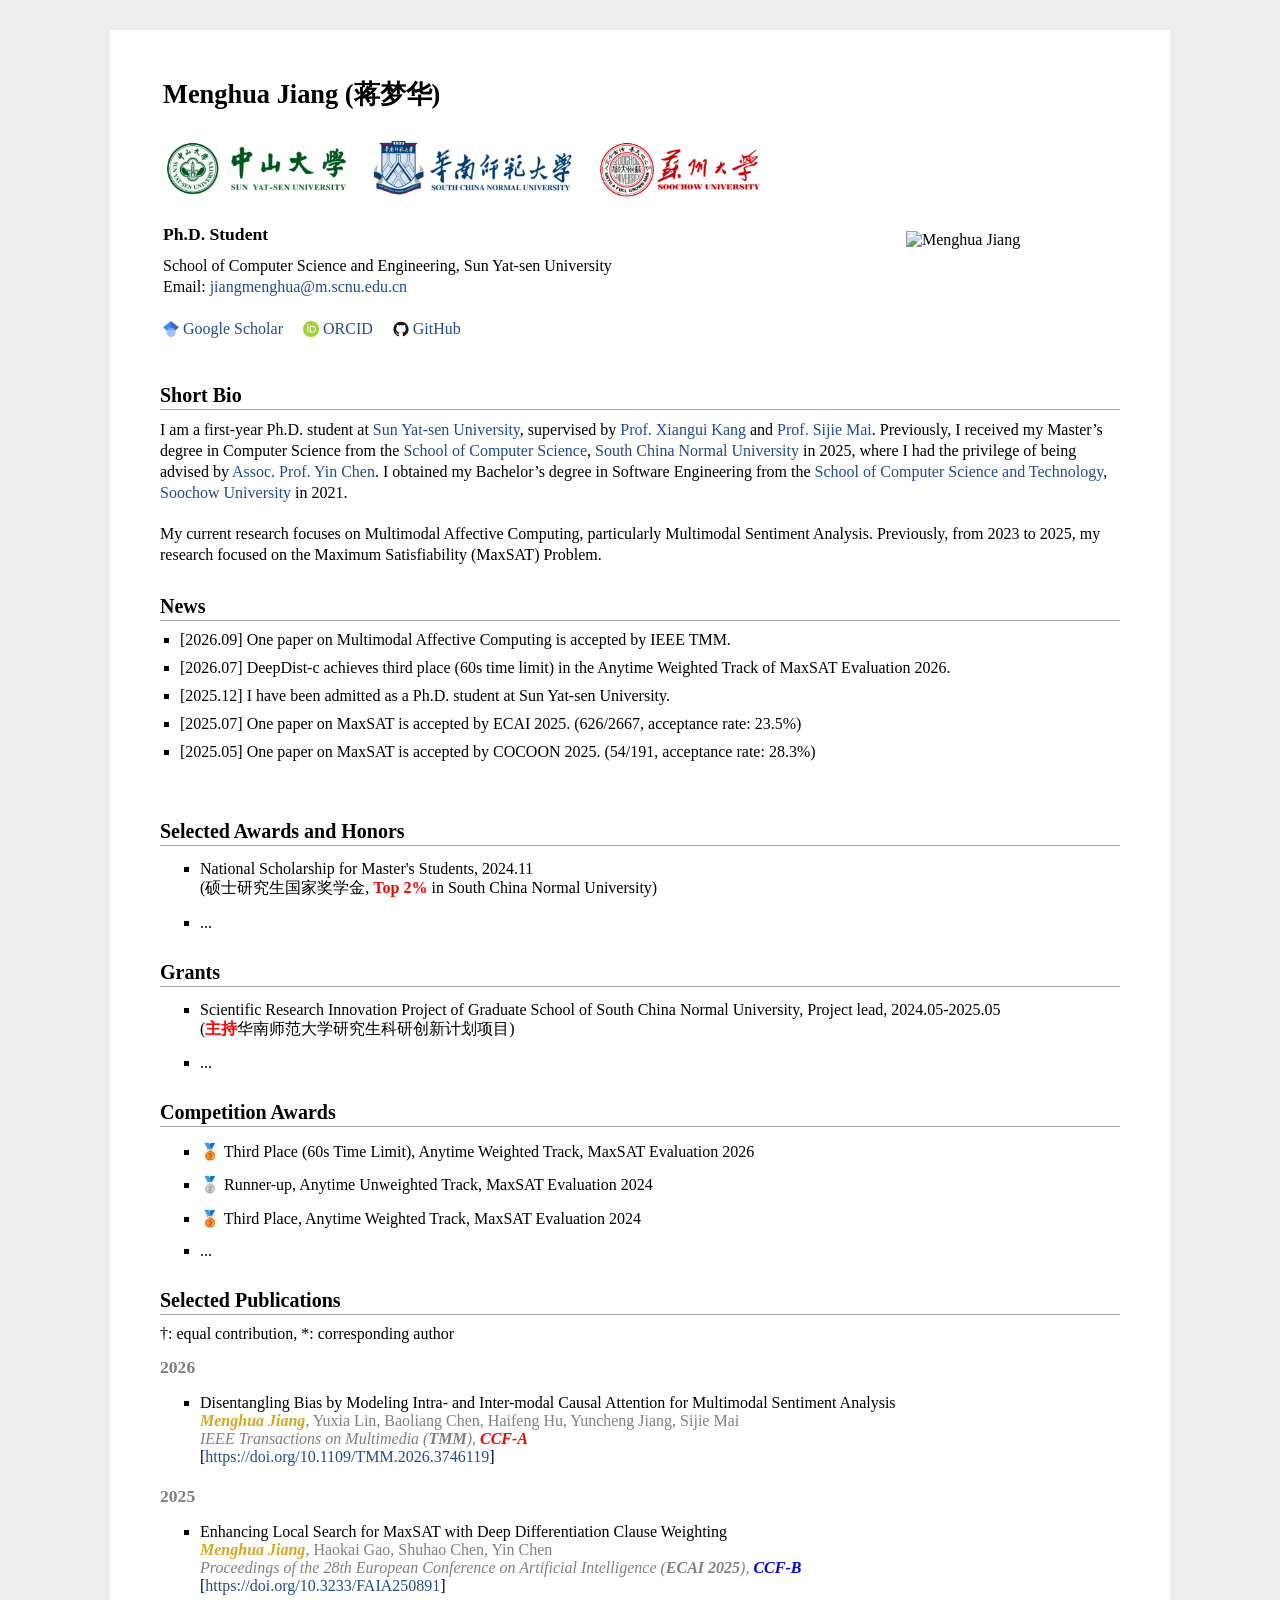
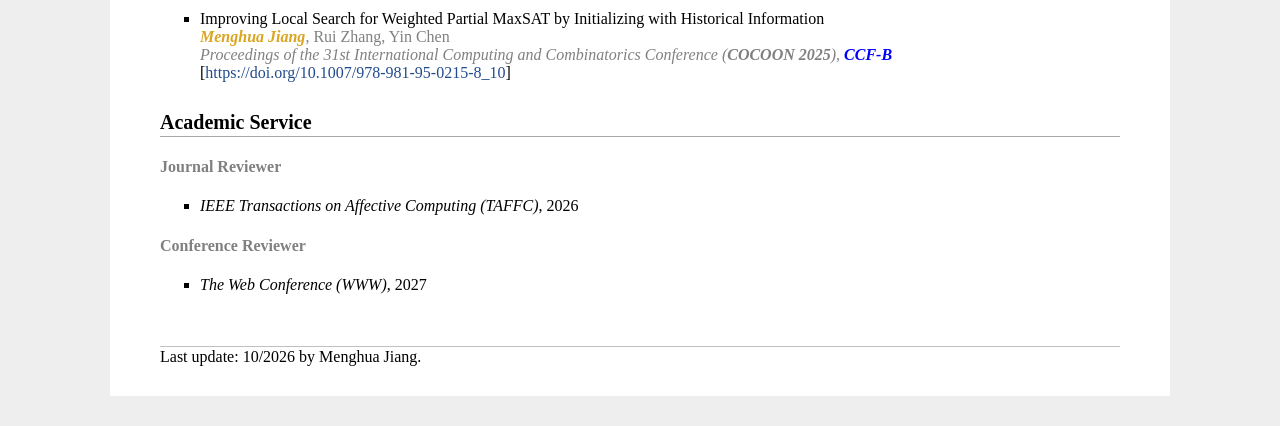
==== commit 458541cd: "Update index.html" ====
--- a/index.html
+++ b/index.html
@@ -273,6 +273,11 @@
         <ul>
             <li><i>IEEE Transactions on Affective Computing (TAFFC)</i>, 2026</li>
         </ul>
+        
+        <h4 style="color: gray;">Conference Reviewer</h4>
+        <ul>
+            <li><i>The Web Conference (WWW)</i>, 2027</li>
+        </ul>
     </section>    
 
 
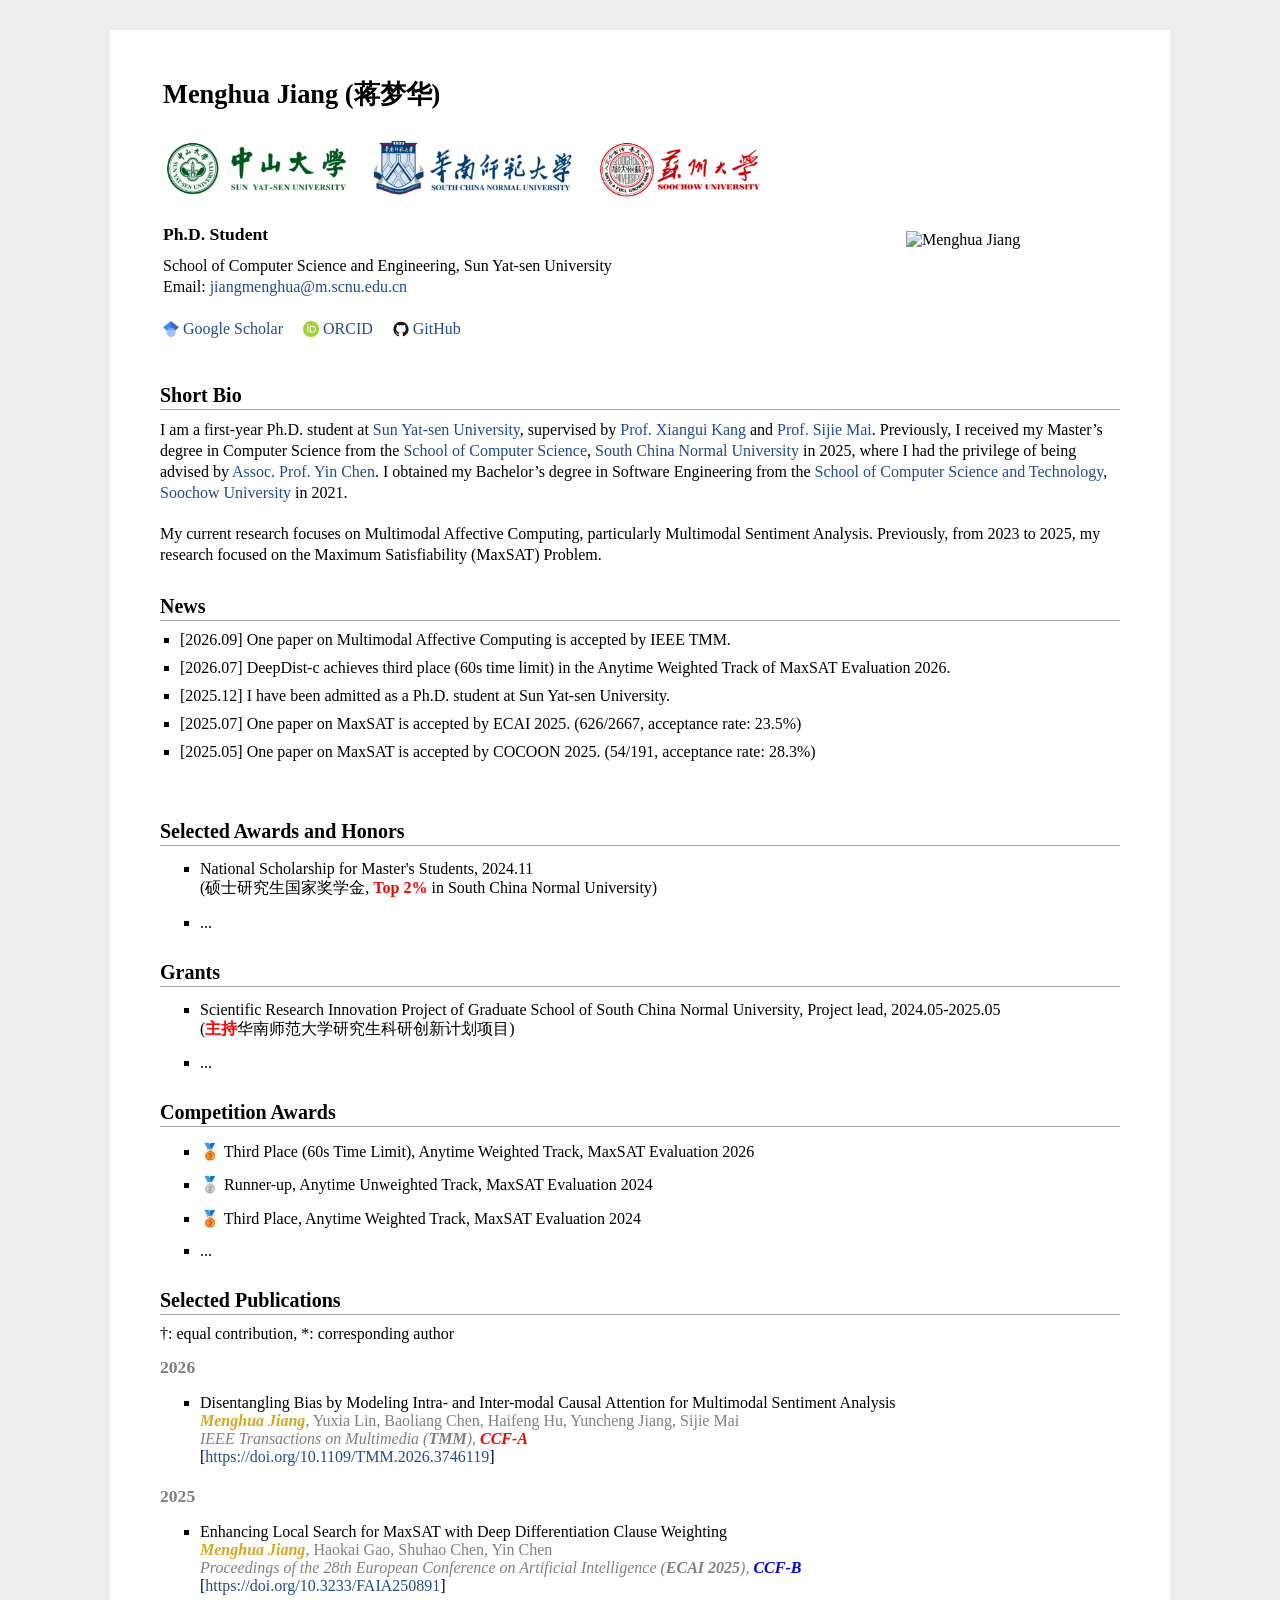
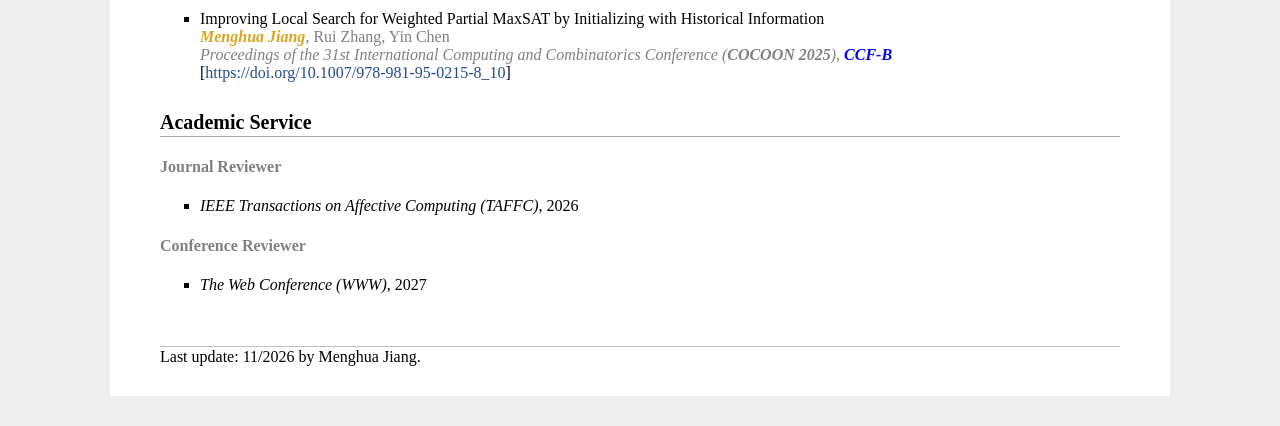
==== commit aca1104d: "Update index.html" ====
--- a/index.html
+++ b/index.html
@@ -290,7 +290,7 @@
         <div id="footer-text"></div>
     </div>
 
-    Last update: 10/2026 by Menghua Jiang.
+    Last update: 11/2026 by Menghua Jiang.
 </body>
 
 </html>
